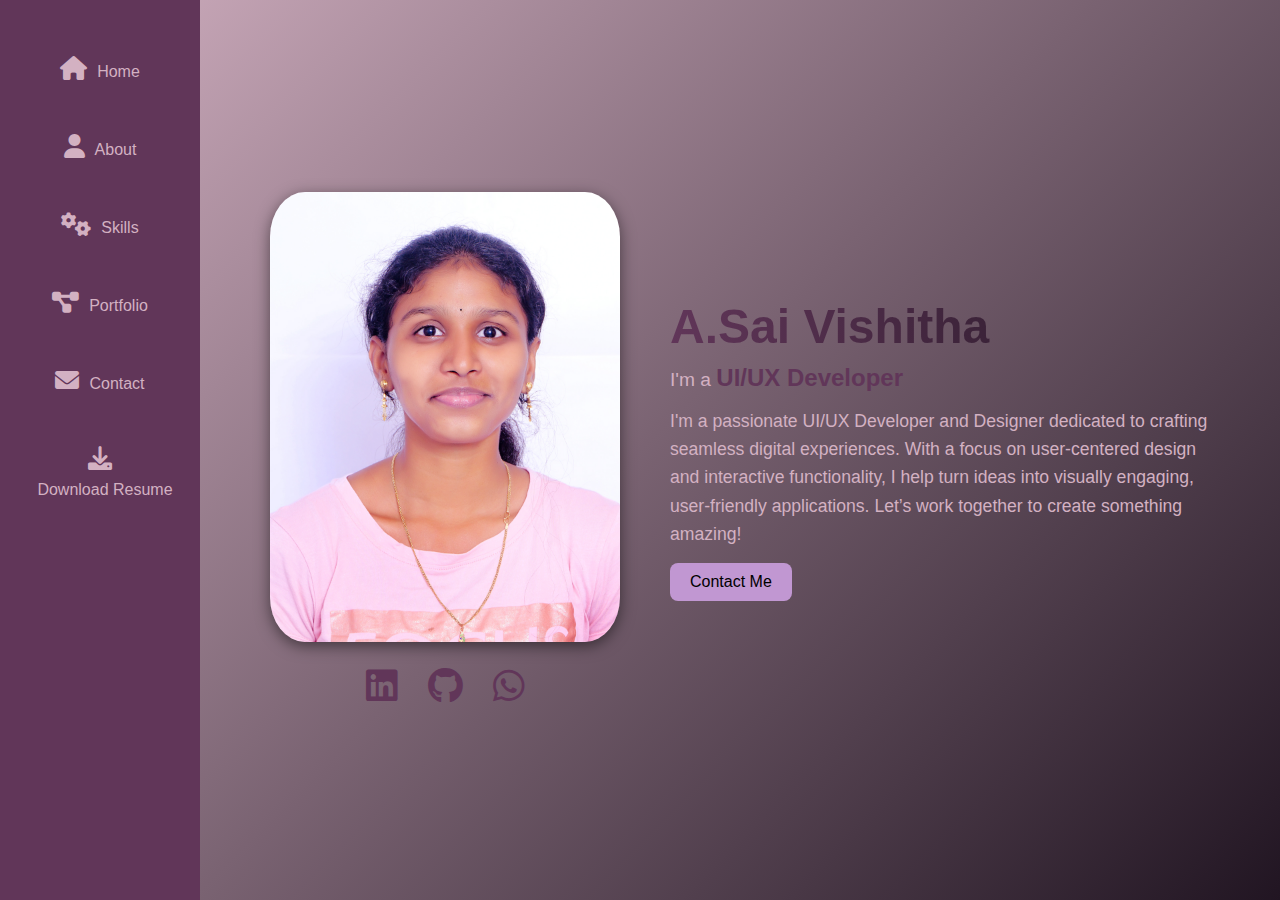
==== index.html @ b2bf9328 "first commit" ====
<!DOCTYPE html>
<html lang="en">
<head>
  <meta charset="UTF-8" />
  <meta name="viewport" content="width=device-width, initial-scale=1.0" />
  <title>Portfolio</title>
  <link rel="stylesheet" href="style.css" />
  <link rel="stylesheet" href="https://cdnjs.cloudflare.com/ajax/libs/font-awesome/6.0.0-beta3/css/all.min.css" />
  <style>
    /* Adding some extra styles for animation */
    .role-text {
      font-size: 24px;
      font-weight: bold;
      color: #613659;
      transition: opacity 0.3s ease-in-out;
    }
  </style>
</head>
<body>

  <!-- Sidebar Navigation -->
  <div class="sidebar">
    <ul>
      <li><a href="index.html" title="Home"><i class="fas fa-home"></i></a></li>
      <li><a href="about.html" title="About"><i class="fas fa-user"></i></a></li>
      <li><a href="skills.html" title="Skills"><i class="fas fa-cogs"></i></a></li>
      <li><a href="portfolio.html" title="Portfolio"><i class="fas fa-project-diagram"></i></a></li>
      <li><a href="contact.html" title="Contact"><i class="fas fa-envelope"></i></a></li>
      <li><a href="./images/Resume_A.Sai Vishitha.pdf" download target="_blank" class="download-btn" title="Download Resume"><i class="fas fa-download"></i></a></li>
    </ul>
  </div>

  <!-- Main Content -->
  <div class="main-content">
    <section id="home" class="home-section">
      <div class="profile-image">
        <img src="images/passport.jpg" alt="A. Sai Vishitha" />

        <!-- Social Icons -->
        <div class="social-icons">
            <a href="https://www.linkedin.com/in/arisetti-sai-vishitha-411b50223" target="_blank" title="LinkedIn"><i class="fab fa-linkedin"></i></a>
            <a href="https://github.com/saivishithaarisetti" target="_blank" title="GitHub"><i class="fab fa-github"></i></a>
            <a href="https://wa.me/7396458995" target="_blank" title="WhatsApp"><i class="fab fa-whatsapp"></i></a>
        </div>
      </div>
      <div class="home-content">
        <h1>A.Sai Vishitha</h1>
        <h6>I'm a <span class="role-text" id="role">UI/UX Developer</span></h6>
        <p>I'm a passionate UI/UX Developer and Designer dedicated to crafting seamless digital experiences. With a focus on user-centered design and interactive functionality, I help turn ideas into visually engaging, user-friendly applications. Let’s work together to create something amazing!</p>
        <a href="contact.html" class="contact-btn">Contact Me</a>
      </div>
    </section>
  </div>


  <script>
    // JavaScript to dynamically change text at intervals
    const roleElement = document.getElementById('role');
    const roles = ["UI/UX Developer", "UI/UX Designer"];
    let currentRoleIndex = 0;

    setInterval(() => {
      currentRoleIndex = (currentRoleIndex + 1) % roles.length;
      roleElement.textContent = roles[currentRoleIndex];
    }, 3000);  // Change every 3 seconds
  </script>

</body>
</html>
---- style.css ----
/* Global Styles */
* {
    margin: 0;
    padding: 0;
    box-sizing: border-box;
    font-family: 'Arial', sans-serif;
  }
  
  body {
    display: flex;
    background: linear-gradient(135deg, #D3B1C2, #211522);
    min-height: 100vh;
    justify-content: center;
    align-items: center;
  }
  
  /* Sidebar Styles */
  .sidebar {
    width: 60px;
    background-color: #613659;
    height: 100%;
    position: fixed;
    top: 0;
    left: 0;
    transition: width 0.3s ease-in-out;
    overflow-x: hidden;
    display: flex;
    flex-direction: column;
    align-items: center;
  }
  
  .sidebar ul {
    list-style-type: none;
    padding: 20px 0;
    text-align: center;
  }
  
  .sidebar ul li {
    margin: 20px 0;
  }
  
  .sidebar ul li a {
    color: #D3B1C2;
    font-size: 24px;
    display: block;
    padding: 15px;
    transition: transform 0.3s ease, padding 0.3s ease;
  }
  
  .sidebar ul li a:hover {
    transform: scale(1.2);
    background-color: #211522;
    border-radius: 8px;
  }
  
  .sidebar ul li a i {
    font-size: 24px;
  }
  
  /* Sidebar expands on hover */
  .sidebar:hover {
    width: 200px;
  }
  
  .sidebar:hover ul li a {
    padding: 15px 20px;
  }
  
  .sidebar:hover ul li a::after {
    content: attr(title);
    display: inline-block;
    margin-left: 10px;
    font-size: 16px;
    color: #D3B1C2;
  }
  
  /* Main Content Styles */
  .main-content {
    margin-left: 60px;
    padding: 0px 50px 0px 50px;
    width: calc(100% - 60px);  /* Ensure the content fits with the sidebar */
    transition: margin-left 0.3s ease-in-out;
  }
  
  .sidebar:hover + .main-content {
    margin-left: 200px;  /* Adjust the content margin when sidebar expands */
    width: calc(100% - 200px);  /* Make sure content resizes accordingly */
  }
  
  /* Home page */
  .home-section {
    display: flex;
    align-items: center;
    padding: 20px;
    gap: 50px;
    height: 100vh;
  }

  .profile-image img {
    width: 350px;
    border-radius: 10%;
    box-shadow: 0px 4px 15px rgba(0, 0, 0, 0.5);
  }

  /* Social icons styling */
  .social-icons {
    display: flex;
    gap: 30px;
    margin-top: 20px;
    justify-content: center;
  }

  .social-icons a {
    color: #613659;
    font-size: 36px;
    transition: transform 0.3s ease, color 0.3s ease;
  }

  .social-icons a:hover {
    justify-items: center;
    color:  #211522;
    transform: scale(1.2);
    transform: rotate(30deg);
  }

  .home-content h1 {
    font-size: 3.0em;
    background: linear-gradient(90deg, #613659, #211522, #C197D2);
    background-size: 200%;
    background-clip: text;
    color: transparent;
    animation: text-animation 5s infinite linear;
  }
  @keyframes text-animation {
    0% {
      background-position: 0%;
    }
    100% {
      background-position: 200%;
    }
  }

  .home-content h6 {
    font-size: 1.2em;
    margin: 10px 0;
    font-weight: 300;
    color: #D3B1C2;
  }

  .home-content p {
    font-size: 1.1em;
    margin: 15px 0;
    color: #D3B1C2;
    line-height: 1.6;
  }

  .contact-btn {
    display: inline-block;
    padding: 10px 20px;
    font-size: 1em;
    color: #000000;
    background-color: #C197D2;
    border: none;
    border-radius: 8px;
    cursor: pointer;
    text-decoration: none;
    transition: background 0.3s ease;
  }

  .contact-btn:hover {
    background-color: #613659;
    color: #D3B1C2;
  }

/* About Page */
.about-section {
  padding: 50px;
  display: grid;
  grid-template-columns: 1fr 1fr;
  gap: 30px;
}

.about-section h2 {
  font-size: 2.5em;
  color: #211522;
  margin-bottom: 20px;
  grid-column: span 2;
  text-align: center;
}

/* Style for profile introduction to take full width */
.profile-intro {
  background: rgba(255, 255, 255, 0.1);
  padding: 20px;
  border-radius: 10px;
  box-shadow: 0 4px 15px rgba(0, 0, 0, 0.3);
  grid-column: span 2;
}

/* Shared styles for sections */
.certifications, .education {
  background: rgba(255, 255, 255, 0.1);
  padding: 20px;
  border-radius: 10px;
  box-shadow: 0 4px 15px rgba(0, 0, 0, 0.3);
}

.profile-intro h3, .certifications h3, .education h3 {
  font-size: 1.8em;
  color: #613659;
  margin-bottom: 15px;
}

.profile-intro p {
  font-size: 1.1em;
  line-height: 1.6;
  color: #ffd6ea;
}

.certifications img {
  width: 100%;
  max-width: 350px;
  border-radius: 8px;
  box-shadow: 0px 4px 15px rgba(0, 0, 0, 0.5);
  margin-top: 10px;
  display: block;
  margin: 0 auto;
}

.certification-list, .education-list {
  list-style: none;
  padding: 0;
  margin: 0;
}

.certification-list li, .education-list li {
  padding: 15px;
  color: #D3B1C2;
  text-align: center;
  margin-top: 15px;
}

.certification-list li span, .education-list li span {
  display: block;
  color: #e4a7fc;
  font-weight: bold;
  font-size: 1.1em;
}


  /* Skills Page */
  .skills-section {
    padding: 50px;
    text-align: center;
  }

  .skills-section h2 {
    font-size: 2.5em;
    color: #211522;
    margin-bottom: 30px;
  }

  /* Skills Container */
  .skills-container {
    max-width: 1000px;
    margin: 0 auto;
    display: flex;
    flex-direction: column;
    gap: 30px;
  }

  /* Technical Skills Styling */
  .technical-skills {
    padding: 20px;
    border-radius: 10px;
  }

  .technical-skills h3 {
    text-align: left;
    font-size: 1.8em;
    color: #613659;
    margin-bottom: 20px;
  }

  /* Skills Grid */
  .skills-grid {
    display: flex;
    justify-content: space-around;
    flex-wrap: wrap;
    gap: 20px;
  }

  /* Individual Skill Box */
  .skill-box {
    background: rgba(0, 0, 0, 0.2);
    padding: 20px;
    border-radius: 10px;
    box-shadow: 0 4px 10px rgba(0, 0, 0, 0.2);
    text-align: center;
    width: 150px;
    position: relative;
    overflow: hidden;
    transition: transform 0.3s ease;
  }

  .skill-box:hover {
    transform: scale(1.05);
  }

  .skill-box img {
    width: 100px;
    height: 100px;
    transition: transform 0.3s ease, box-shadow 0.3s ease;
  }

  .skill-box:hover img {
    transform: scale(1.1);
  }

  .skill-name {
    position: absolute;
    top: 0;
    left: 0;
    width: 100%;
    height: 100%;
    display: flex;
    align-items: center;
    justify-content: center;
    color: #D3B1C2;
    font-size: 1.2em;
    background: rgba(0, 0, 0, 0.7);
    opacity: 0;
    transition: opacity 0.3s ease;
  }

  .skill-box:hover .skill-name {
    opacity: 1;
  }

  /* Skill Progress Bar */
  .skill-progress {
    width: 100%;
    height: 10px;
    background: rgba(255, 255, 255, 0.3);
    border-radius: 5px;
    position: relative;
    margin-top: 10px;
  }

  .skill-fill {
    height: 100%;
    background-color: #613659;
    border-radius: 5px;
  }

  .soft-skills {
    padding: 20px;
    border-radius: 10px;
  }

  .soft-skills h3 {
    text-align: left;
    font-size: 1.8em;
    color: #613659;
    margin-bottom: 20px;
  }

  .soft-skills ul {
    list-style: none;
    padding: 0;
    margin: 0;
    display: flex;
    flex-wrap: wrap;
    justify-content: center;
    gap: 15px;
  }

  .soft-skills li {
    font-size: 1.1em;
    padding: 10px 15px;
    background: rgba(255, 255, 255, 0.1);
    border-radius: 8px;
    color: #211522;
    box-shadow: 0 2px 10px rgba(0, 0, 0, 0.2);
  }

  /* Portfolio Page Styling */
  .portfolio-section {
    padding: 50px;
    text-align: center;
    height: 100vh;
  }

  .portfolio-section h2 {
    font-size: 2.5em;
    color: #211522;
    margin-bottom: 30px;
  }

  /* Filter Buttons */
  .filter-buttons {
    display: flex;
    justify-content: center;
    gap: 15px;
    margin-bottom: 30px;
  }

  .filter-buttons button {
    padding: 10px 20px;
    font-size: 1em;
    border: none;
    cursor: pointer;
    border-radius: 8px;
    background: #C197D2;
    color: #211522;
    transition: background 0.3s ease;
  }

  .filter-buttons button:hover {
    background: #613659;
    color: #D3B1C2;
  }

  /* Projects Grid */
  .projects-grid {
    display: flex;
    flex-wrap: wrap;
    justify-content: center;
    gap: 20px;
  }

  /* Individual Project Item */
  .project-item {
    background: rgba(255, 255, 255, 0.1);
    padding: 20px;
    border-radius: 10px;
    box-shadow: 0 4px 15px rgba(0, 0, 0, 0.3);
    width: 250px;
    text-align: center;
    transition: transform 0.3s ease, box-shadow 0.3s ease, background-color 0.3s ease;
    position: relative;
    overflow: hidden;
  }

  /* Hover Effects for Project Item */
  .project-item:hover {
    transform: scale(1.05);
    box-shadow: 0 10px 30px rgba(0, 0, 0, 0.5);
    background-color: #2222227e; /* Change background on hover */
  }

  .project-item img {
    width: 100%;
    height: 150px;
    object-fit: cover;
    transition: transform 0.3s ease;
  }

  .project-item:hover img {
    transform: scale(1.1);
  }

  .project-item h3 {
    font-size: 1.2em;
    margin: 15px 0;
    color: #613659;
  }

  .project-item p {
    font-size: 0.9em;
    color: #ffcee7;
  }

  /* Hide items initially */
  .project-item.hidden {
    display: none;
  }

  /* Tools used and buttons appear on hover */
  .project-item .project-buttons {
    position: absolute;
    bottom: 20px;
    left: 50%;
    transform: translateX(-50%);
    display: none;
    gap: 10px;
    opacity: 0;
    transition: opacity 0.3s ease;
  }

  .project-item .tools-used {
    position: absolute;
    top: 50%;
    left: 50%;
    transform: translate(-50%, -50%);
    display: none;
    color: #D3B1C2;
    font-size: 1em;
    background: rgba(0, 0, 0, 0.7);
    padding: 5px 10px;
    border-radius: 5px;
    transition: opacity 0.3s ease, transform 0.3s ease;
  }

  .project-item:hover .project-buttons,
  .project-item:hover .tools-used {
    display: flex;
    opacity: 1;
  }

  .project-item:hover .tools-used {
    transform: translate(-50%, -50%);
  }  

  /* Project Buttons for Source Code and Preview */
  .project-buttons button {
    padding: 10px;
    background-color: #C197D2;
    border: none;
    color: #211522;
    border-radius: 5px;
    cursor: pointer;
    font-size: 0.9em;
    transition: background-color 0.3s ease, transform 0.3s ease;
  }

  .project-buttons button:hover {
    background-color: #613659;
    color: #D3B1C2;
    transform: scale(1.1);
  }

  .project-buttons button:focus {
    outline: none;
  }

/* Contact Page */
  .contact-section {
    display: flex;
    align-items: center;
    justify-content: center;
    height: 100vh;
  }
  
  .container {
    max-width: 600px;
    width: 100%;
    padding: 20px;
    box-sizing: border-box;
  }
  
  /* Contact Card Styling */
  .contact-card {
    background: rgba(255, 255, 255, 0.1);
    padding: 40px;
    border-radius: 12px;
    box-shadow: 0 5px 15px rgba(0, 0, 0, 0.2);
    backdrop-filter: blur(10px);
    text-align: center;
    animation: fadeIn 1s ease;
  }
  
  .contact-card h1 {
    font-size: 2.5em;
    color: #211522;
    margin-bottom: 10px;
  }
  
  
  /* Form Styling */
  form {
    display: flex;
    flex-direction: column;
    gap: 20px;
  }
  
  form input,
  form textarea {
    background: rgba(255, 255, 255, 0.417);
    border: 2px solid transparent;
    padding: 12px;
    border-radius: 8px;
    color: #211522;
    font-size: 1rem;
    transition: border 0.3s ease, box-shadow 0.3s ease;
    width: 100%;
  }
  
  form input:focus,
  form textarea:focus {
    border: 2px solid #C197D2;
    outline: none;
  }
  
  /* Submit Button Styling */
  form button {
    background: #C197D2;
    color: #211522;
    padding: 12px;
    font-size: 1.2rem;
    border-radius: 8px;
    cursor: pointer;
    border: none;
    transition: background 0.3s ease, transform 0.3s ease;
  }
  
  form button:hover {
    background: #613659;
    color: #D3B1C2;
    transform: scale(1.05);
  }
  
  /* Fade-in Animation */
  @keyframes fadeIn {
    from {
      opacity: 0;
    }
    to {
      opacity: 1;
    }
  }
  
  /* Result Message Styling */
  .result {
    margin-top: 20px;
    font-size: 1rem;
    color: #613659;
    text-align: center;
    opacity: 0;
    animation: fadeIn 1s ease forwards;
    animation-delay: 1.4s;
  }
/* Mobile-Specific Sidebar Behavior */
@media (max-width: 768px) {
  .sidebar {
    width: 60px; /* Sidebar remains compact */
    height: 100vh;
    flex-direction: column;
    justify-content: flex-start;
  }

  .sidebar ul li a {
    width: 40px; /* Icon sizes remain compact */
    height: 40px;
  }

  .sidebar:hover {
    width: 60px; /* Prevent expansion on hover */
  }

  .main-content {
    margin-left: 60px; /* Adjust content area for sidebar width */
    padding: 10px;
  }
}
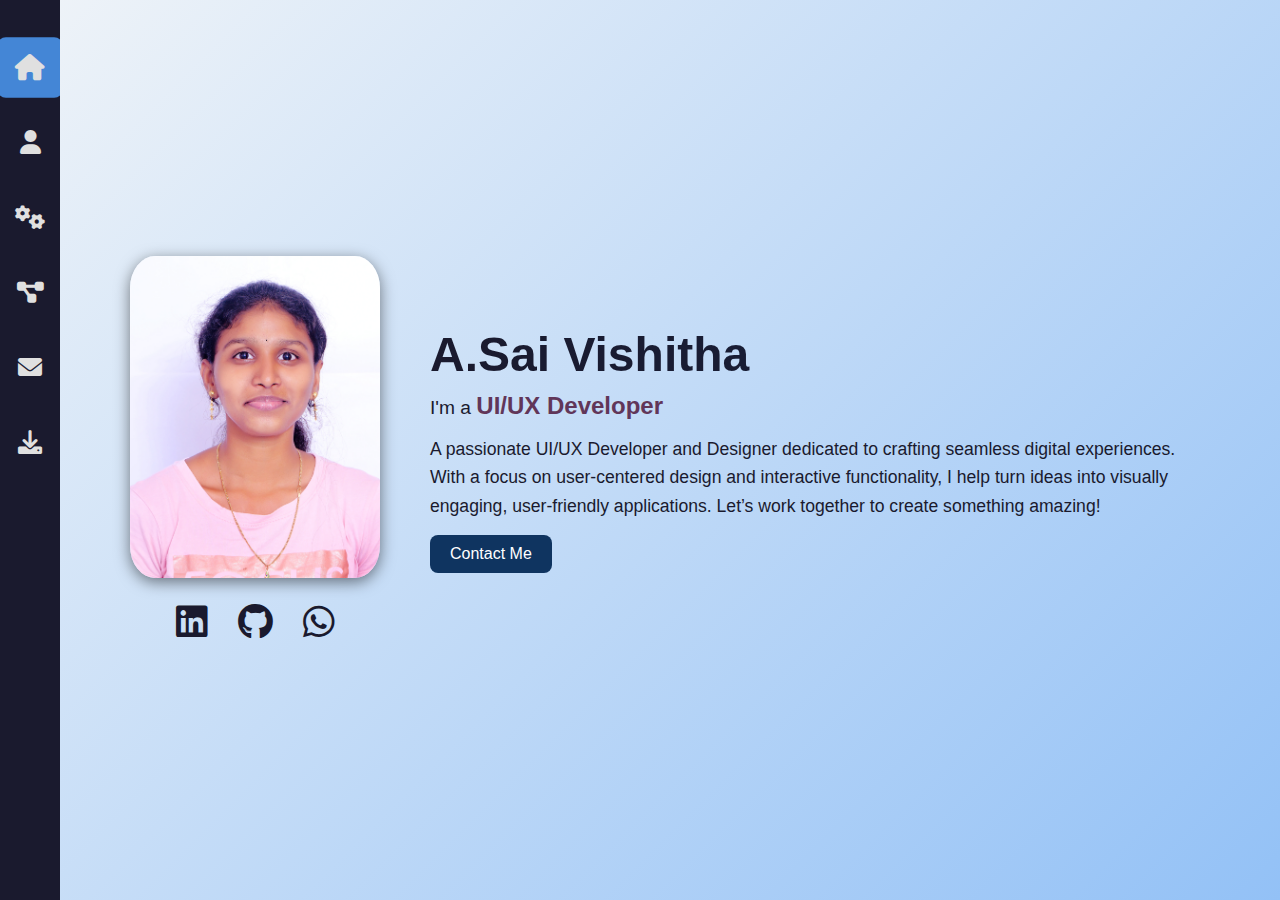
==== commit c81dca92: "updated website" ====
--- a/index.html
+++ b/index.html
@@ -26,9 +26,23 @@
       <li><a href="skills.html" title="Skills"><i class="fas fa-cogs"></i></a></li>
       <li><a href="portfolio.html" title="Portfolio"><i class="fas fa-project-diagram"></i></a></li>
       <li><a href="contact.html" title="Contact"><i class="fas fa-envelope"></i></a></li>
-      <li><a href="./images/Resume_A.Sai Vishitha.pdf" download target="_blank" class="download-btn" title="Download Resume"><i class="fas fa-download"></i></a></li>
+      <li><a href="./images/Resume_Sai Vishitha.pdf" download target="_blank" class="download-btn" title="Download Resume"><i class="fas fa-download"></i></a></li>
     </ul>
   </div>
+  <script>
+    // Get the current page URL
+    const currentPageUrl = window.location.href;
+
+    // Get all the sidebar links
+    const sidebarLinks = document.querySelectorAll('.sidebar ul li a');
+
+    // Loop through each link and check if it matches the current page URL
+    sidebarLinks.forEach(link => {
+        if (link.href === currentPageUrl) {
+            link.parentElement.classList.add('active'); // Add 'active' class to the parent <li>
+        }
+    });
+</script>
 
   <!-- Main Content -->
   <div class="main-content">
@@ -46,7 +60,7 @@
       <div class="home-content">
         <h1>A.Sai Vishitha</h1>
         <h6>I'm a <span class="role-text" id="role">UI/UX Developer</span></h6>
-        <p>I'm a passionate UI/UX Developer and Designer dedicated to crafting seamless digital experiences. With a focus on user-centered design and interactive functionality, I help turn ideas into visually engaging, user-friendly applications. Let’s work together to create something amazing!</p>
+        <p>A passionate UI/UX Developer and Designer dedicated to crafting seamless digital experiences. With a focus on user-centered design and interactive functionality, I help turn ideas into visually engaging, user-friendly applications. Let’s work together to create something amazing!</p>
         <a href="contact.html" class="contact-btn">Contact Me</a>
       </div>
     </section>
@@ -65,5 +79,7 @@
     }, 3000);  // Change every 3 seconds
   </script>
 
+<script src="main.js"></script>
+
 </body>
 </html>
--- a/style.css
+++ b/style.css
@@ -3,21 +3,22 @@
     margin: 0;
     padding: 0;
     box-sizing: border-box;
-    font-family: 'Arial', sans-serif;
-  }
-  
-  body {
-    display: flex;
-    background: linear-gradient(135deg, #D3B1C2, #211522);
+    font-family: 'Poppins', sans-serif; /* Updated font */
+}
+
+body {
+    display: flex;
+    background: linear-gradient(135deg, #f0f4f8, #93c1f6); /* Softer gradient */
     min-height: 100vh;
     justify-content: center;
     align-items: center;
-  }
-  
-  /* Sidebar Styles */
-  .sidebar {
+    color: #333; /* Darker text for better readability */
+}
+
+/* Sidebar Styles */
+.sidebar {
     width: 60px;
-    background-color: #613659;
+    background-color: #1a1a2e; /* Darker sidebar */
     height: 100%;
     position: fixed;
     top: 0;
@@ -27,297 +28,330 @@
     display: flex;
     flex-direction: column;
     align-items: center;
-  }
-  
-  .sidebar ul {
+}
+
+.sidebar ul {
     list-style-type: none;
     padding: 20px 0;
     text-align: center;
-  }
-  
-  .sidebar ul li {
+}
+
+.sidebar ul li {
     margin: 20px 0;
-  }
-  
-  .sidebar ul li a {
-    color: #D3B1C2;
-    font-size: 24px;
+}
+
+.sidebar ul li a {
+    color: #e0e0e0; /* Light text for contrast */
+    font-size: 16px;
     display: block;
     padding: 15px;
-    transition: transform 0.3s ease, padding 0.3s ease;
-  }
-  
-  .sidebar ul li a:hover {
+    transition: transform 0.3s ease, padding 0.3s ease, background-color 0.3s ease;
+}
+
+.sidebar ul li a:hover {
     transform: scale(1.2);
-    background-color: #211522;
-    border-radius: 8px;
-  }
-  
-  .sidebar ul li a i {
+    background-color: #16213e; /* Darker hover background */
+    border-radius: 8px;
+}
+
+/* Highlight the active page */
+.sidebar ul li.active a {
+    background-color: #4486d6; /* Highlight color */
+    border-radius: 8px;
+    transform: scale(1.1);
+}
+
+.sidebar ul li a i {
     font-size: 24px;
-  }
-  
-  /* Sidebar expands on hover */
-  .sidebar:hover {
-    width: 200px;
-  }
-  
-  .sidebar:hover ul li a {
-    padding: 15px 20px;
-  }
-  
-  .sidebar:hover ul li a::after {
-    content: attr(title);
-    display: inline-block;
-    margin-left: 10px;
-    font-size: 16px;
-    color: #D3B1C2;
-  }
-  
-  /* Main Content Styles */
-  .main-content {
+}
+
+/* Main Content Styles */
+.main-content {
     margin-left: 60px;
     padding: 0px 50px 0px 50px;
-    width: calc(100% - 60px);  /* Ensure the content fits with the sidebar */
+    width: calc(100% - 60px);
     transition: margin-left 0.3s ease-in-out;
-  }
-  
-  .sidebar:hover + .main-content {
-    margin-left: 200px;  /* Adjust the content margin when sidebar expands */
-    width: calc(100% - 200px);  /* Make sure content resizes accordingly */
-  }
-  
-  /* Home page */
-  .home-section {
+}
+
+/* Home page */
+.home-section {
     display: flex;
     align-items: center;
     padding: 20px;
     gap: 50px;
     height: 100vh;
-  }
-
-  .profile-image img {
-    width: 350px;
+}
+
+.profile-image img {
+    width: 250px;
     border-radius: 10%;
     box-shadow: 0px 4px 15px rgba(0, 0, 0, 0.5);
-  }
-
-  /* Social icons styling */
-  .social-icons {
+    animation: float 3s ease-in-out infinite; /* Floating animation */
+}
+
+@keyframes float {
+    0%, 100% {
+        transform: translateY(0);
+    }
+    50% {
+        transform: translateY(-10px);
+    }
+}
+
+/* Social icons styling */
+.social-icons {
     display: flex;
     gap: 30px;
     margin-top: 20px;
     justify-content: center;
-  }
-
-  .social-icons a {
-    color: #613659;
+}
+
+.social-icons a {
+    color: #1a1a2e; /* Darker color for icons */
     font-size: 36px;
     transition: transform 0.3s ease, color 0.3s ease;
-  }
-
-  .social-icons a:hover {
-    justify-items: center;
-    color:  #211522;
-    transform: scale(1.2);
-    transform: rotate(30deg);
-  }
-
-  .home-content h1 {
+}
+
+.social-icons a:hover {
+    color: #4486d6; 
+    transform: scale(1.2) rotate(15deg);
+}
+
+.home-content h1 {
     font-size: 3.0em;
-    background: linear-gradient(90deg, #613659, #211522, #C197D2);
+    background: linear-gradient(90deg, #1a1a2e, #16213e, #0f3460); /* Updated gradient */
     background-size: 200%;
     background-clip: text;
     color: transparent;
     animation: text-animation 5s infinite linear;
-  }
-  @keyframes text-animation {
+}
+
+@keyframes text-animation {
     0% {
-      background-position: 0%;
+        background-position: 0%;
     }
     100% {
-      background-position: 200%;
-    }
-  }
-
-  .home-content h6 {
+        background-position: 200%;
+    }
+}
+
+.home-content h6 {
     font-size: 1.2em;
     margin: 10px 0;
     font-weight: 300;
-    color: #D3B1C2;
-  }
-
-  .home-content p {
+    color: #1a1a2e;
+}
+
+.home-content p {
     font-size: 1.1em;
     margin: 15px 0;
-    color: #D3B1C2;
+    color: #1a1a2e;
     line-height: 1.6;
-  }
-
-  .contact-btn {
+}
+
+.contact-btn {
     display: inline-block;
     padding: 10px 20px;
     font-size: 1em;
-    color: #000000;
-    background-color: #C197D2;
+    color: #ffffff;
+    background-color: #0f3460; /* Updated button color */
     border: none;
     border-radius: 8px;
     cursor: pointer;
     text-decoration: none;
-    transition: background 0.3s ease;
-  }
-
-  .contact-btn:hover {
-    background-color: #613659;
-    color: #D3B1C2;
-  }
+    transition: background 0.3s ease, transform 0.3s ease;
+}
+
+.contact-btn:hover {
+    background-color: #16213e; /* Darker hover color */
+    transform: scale(1.05); /* Slight scale on hover */
+}
 
 /* About Page */
 .about-section {
-  padding: 50px;
-  display: grid;
-  grid-template-columns: 1fr 1fr;
-  gap: 30px;
+    padding: 50px;
+    text-align: center;
+    gap: 30px;
 }
 
 .about-section h2 {
-  font-size: 2.5em;
-  color: #211522;
-  margin-bottom: 20px;
-  grid-column: span 2;
-  text-align: center;
-}
-
-/* Style for profile introduction to take full width */
-.profile-intro {
-  background: rgba(255, 255, 255, 0.1);
-  padding: 20px;
-  border-radius: 10px;
-  box-shadow: 0 4px 15px rgba(0, 0, 0, 0.3);
-  grid-column: span 2;
-}
-
-/* Shared styles for sections */
-.certifications, .education {
-  background: rgba(255, 255, 255, 0.1);
-  padding: 20px;
-  border-radius: 10px;
-  box-shadow: 0 4px 15px rgba(0, 0, 0, 0.3);
+    font-size: 2.5em;
+    color: #1a1a2e;
+    margin-bottom: 20px;
+    animation: fadeIn 1s ease-in-out; /* Fade-in animation */
+}
+
+@keyframes fadeIn {
+    from {
+        opacity: 0;
+    }
+    to {
+        opacity: 1;
+    }
+}
+
+.about-container {
+    display: flex;
+    flex-direction: column;
+    gap: 30px;
+}
+
+.profile-intro, .certifications, .education {
+    background: rgba(255, 255, 255, 0.9); /* Semi-transparent white */
+    padding: 20px;
+    border-radius: 10px;
+    box-shadow: 0 4px 15px rgba(8, 34, 50, 0.1);
+    transition: transform 0.3s ease, box-shadow 0.3s ease;
+}
+
+.profile-intro:hover, .certifications:hover, .education:hover {
+    transform: translateY(-5px); /* Lift on hover */
+    box-shadow: 0 10px 20px rgba(0, 0, 0, 0.2);
 }
 
 .profile-intro h3, .certifications h3, .education h3 {
-  font-size: 1.8em;
-  color: #613659;
-  margin-bottom: 15px;
+    font-size: 1.8em;
+    color: #1a1a2e;
+    margin-bottom: 15px;
 }
 
 .profile-intro p {
-  font-size: 1.1em;
-  line-height: 1.6;
-  color: #ffd6ea;
+    font-size: 1.1em;
+    line-height: 1.6;
+    color: #1a1a2e;
 }
 
 .certifications img {
-  width: 100%;
-  max-width: 350px;
-  border-radius: 8px;
-  box-shadow: 0px 4px 15px rgba(0, 0, 0, 0.5);
-  margin-top: 10px;
-  display: block;
-  margin: 0 auto;
+    width: 100%;
+    max-width: 350px;
+    border-radius: 8px;
+    box-shadow: 0px 4px 15px rgba(0, 0, 0, 0.5);
+    margin-top: 10px;
+    display: block;
+    margin: 0 auto;
 }
 
 .certification-list, .education-list {
-  list-style: none;
-  padding: 0;
-  margin: 0;
+    list-style: none;
+    padding: 0;
+    margin: 0;
 }
 
 .certification-list li, .education-list li {
-  padding: 15px;
-  color: #D3B1C2;
-  text-align: center;
-  margin-top: 15px;
+    padding: 15px;
+    color: #1a1a2e;
+    text-align: center;
+    margin-top: 15px;
 }
 
 .certification-list li span, .education-list li span {
-  display: block;
-  color: #e4a7fc;
-  font-weight: bold;
-  font-size: 1.1em;
-}
-
-
-  /* Skills Page */
-  .skills-section {
+    display: block;
+    color: #0f3460;
+    font-weight: bold;
+    font-size: 1.1em;
+}
+
+/* Skills Page */
+.skills-section {
     padding: 50px;
     text-align: center;
-  }
-
-  .skills-section h2 {
+}
+
+.skills-section h2 {
     font-size: 2.5em;
-    color: #211522;
+    color: #1a1a2e;
     margin-bottom: 30px;
-  }
-
-  /* Skills Container */
-  .skills-container {
+    animation: fadeIn 1s ease-in-out;
+}
+
+.skills-container {
     max-width: 1000px;
     margin: 0 auto;
     display: flex;
     flex-direction: column;
     gap: 30px;
-  }
-
-  /* Technical Skills Styling */
-  .technical-skills {
+}
+
+.technical-skills, .soft-skills {
+    background: rgba(255, 255, 255, 0.9);
     padding: 20px;
     border-radius: 10px;
-  }
-
-  .technical-skills h3 {
+    box-shadow: 0 4px 15px rgba(0, 0, 0, 0.1);
+    transition: transform 0.3s ease, box-shadow 0.3s ease;
+}
+
+.technical-skills:hover, .soft-skills:hover {
+    transform: translateY(-5px);
+    box-shadow: 0 10px 20px rgba(0, 0, 0, 0.2);
+}
+
+.technical-skills h3, .soft-skills h3 {
     text-align: left;
     font-size: 1.8em;
-    color: #613659;
+    color: #1a1a2e;
     margin-bottom: 20px;
-  }
-
-  /* Skills Grid */
-  .skills-grid {
+}
+
+.skills-grid {
     display: flex;
     justify-content: space-around;
     flex-wrap: wrap;
     gap: 20px;
-  }
-
-  /* Individual Skill Box */
-  .skill-box {
-    background: rgba(0, 0, 0, 0.2);
+}
+
+.soft-skills {
     padding: 20px;
     border-radius: 10px;
-    box-shadow: 0 4px 10px rgba(0, 0, 0, 0.2);
+}
+
+
+.soft-skills ul {
+    list-style: none;
+    padding: 0;
+    margin: 0;
+    display: flex;
+    flex-wrap: wrap;
+    justify-content: center;
+    gap: 15px;
+}
+
+.soft-skills li {
+    font-size: 1.1em;
+    padding: 10px 15px;
+    background: rgba(4, 55, 96, 0.27);
+    border-radius: 8px;
+    color: #2c3e50;
+    box-shadow: 0 2px 10px rgba(0, 0, 0, 0.2);
+}
+
+.skill-box {
+    background:  rgba(4, 55, 96, 0.422);
+    padding: 20px;
+    border-radius: 10px;
+    box-shadow: 0 4px 10px rgba(0, 0, 0, 0.1);
     text-align: center;
     width: 150px;
     position: relative;
     overflow: hidden;
-    transition: transform 0.3s ease;
-  }
-
-  .skill-box:hover {
+    transition: transform 0.3s ease, box-shadow 0.3s ease;
+}
+
+.skill-box:hover {
     transform: scale(1.05);
-  }
-
-  .skill-box img {
+    box-shadow: 0 10px 20px rgba(0, 0, 0, 0.2);
+}
+
+.skill-box img {
     width: 100px;
     height: 100px;
     transition: transform 0.3s ease, box-shadow 0.3s ease;
-  }
-
-  .skill-box:hover img {
+}
+
+.skill-box:hover img {
     transform: scale(1.1);
-  }
-
-  .skill-name {
+}
+
+.skill-name {
     position: absolute;
     top: 0;
     left: 0;
@@ -326,158 +360,143 @@
     display: flex;
     align-items: center;
     justify-content: center;
-    color: #D3B1C2;
+    color: #ffffff;
     font-size: 1.2em;
     background: rgba(0, 0, 0, 0.7);
     opacity: 0;
     transition: opacity 0.3s ease;
-  }
-
-  .skill-box:hover .skill-name {
+}
+
+.skill-box:hover .skill-name {
     opacity: 1;
-  }
-
-  /* Skill Progress Bar */
-  .skill-progress {
+}
+
+.skill-progress {
     width: 100%;
     height: 10px;
     background: rgba(255, 255, 255, 0.3);
     border-radius: 5px;
     position: relative;
     margin-top: 10px;
-  }
-
-  .skill-fill {
+}
+
+.skill-fill {
     height: 100%;
-    background-color: #613659;
+    background-color: #0f3460;
     border-radius: 5px;
-  }
-
-  .soft-skills {
-    padding: 20px;
-    border-radius: 10px;
-  }
-
-  .soft-skills h3 {
-    text-align: left;
-    font-size: 1.8em;
-    color: #613659;
-    margin-bottom: 20px;
-  }
-
-  .soft-skills ul {
-    list-style: none;
-    padding: 0;
-    margin: 0;
-    display: flex;
-    flex-wrap: wrap;
-    justify-content: center;
-    gap: 15px;
-  }
-
-  .soft-skills li {
-    font-size: 1.1em;
-    padding: 10px 15px;
-    background: rgba(255, 255, 255, 0.1);
-    border-radius: 8px;
-    color: #211522;
-    box-shadow: 0 2px 10px rgba(0, 0, 0, 0.2);
-  }
-
-  /* Portfolio Page Styling */
-  .portfolio-section {
+}
+
+/* Portfolio Page Styling */
+.portfolio-section {
     padding: 50px;
     text-align: center;
-    height: 100vh;
-  }
-
-  .portfolio-section h2 {
+}
+
+.portfolio-section h2 {
     font-size: 2.5em;
-    color: #211522;
+    color: #1a1a2e;
     margin-bottom: 30px;
-  }
-
-  /* Filter Buttons */
-  .filter-buttons {
+    animation: fadeIn 1s ease-in-out;
+}
+
+.filter-buttons {
     display: flex;
     justify-content: center;
     gap: 15px;
     margin-bottom: 30px;
-  }
-
-  .filter-buttons button {
+}
+
+.filter-buttons button {
     padding: 10px 20px;
     font-size: 1em;
     border: none;
     cursor: pointer;
     border-radius: 8px;
-    background: #C197D2;
-    color: #211522;
-    transition: background 0.3s ease;
-  }
-
-  .filter-buttons button:hover {
-    background: #613659;
-    color: #D3B1C2;
-  }
-
-  /* Projects Grid */
-  .projects-grid {
+    background: #0f3460;
+    color: #ffffff;
+    transition: background 0.3s ease, transform 0.3s ease;
+}
+
+.filter-buttons button:hover {
+    background: #16213e;
+    transform: scale(1.05);
+}
+
+.projects-grid {
     display: flex;
     flex-wrap: wrap;
     justify-content: center;
     gap: 20px;
-  }
-
-  /* Individual Project Item */
-  .project-item {
-    background: rgba(255, 255, 255, 0.1);
+}
+
+.project-item {
+    background: rgba(4, 55, 96, 0.354);
     padding: 20px;
     border-radius: 10px;
-    box-shadow: 0 4px 15px rgba(0, 0, 0, 0.3);
+    box-shadow: 0 4px 15px rgba(0, 0, 0, 0.1);
     width: 250px;
     text-align: center;
     transition: transform 0.3s ease, box-shadow 0.3s ease, background-color 0.3s ease;
     position: relative;
     overflow: hidden;
-  }
-
-  /* Hover Effects for Project Item */
-  .project-item:hover {
+}
+
+.project-item:hover {
     transform: scale(1.05);
-    box-shadow: 0 10px 30px rgba(0, 0, 0, 0.5);
-    background-color: #2222227e; /* Change background on hover */
-  }
-
-  .project-item img {
+    box-shadow: 0 10px 30px rgba(0, 0, 0, 0.2);
+    background-color: #f0f4f8;
+}
+
+.project-item img {
     width: 100%;
     height: 150px;
     object-fit: cover;
+    border-radius: 8px;
     transition: transform 0.3s ease;
-  }
-
-  .project-item:hover img {
+}
+
+.project-item:hover img {
     transform: scale(1.1);
-  }
-
-  .project-item h3 {
+}
+
+.project-item h3 {
     font-size: 1.2em;
     margin: 15px 0;
-    color: #613659;
-  }
-
-  .project-item p {
+    color: #1a1a2e;
+}
+
+.project-item p {
     font-size: 0.9em;
-    color: #ffcee7;
-  }
-
-  /* Hide items initially */
-  .project-item.hidden {
+    color: #1a1a2e;
+}
+
+.project-item.hidden {
     display: none;
-  }
-
-  /* Tools used and buttons appear on hover */
-  .project-item .project-buttons {
+}
+
+/* Tools Section - Hidden by Default */
+.project-item .tools-used {
+    position: absolute;
+    top: 50%;
+    left: 50%;
+    transform: translate(-50%, -50%);
+    display: none;
+    color: #ecf0f1;
+    font-size: 1em;
+    background: rgba(0, 0, 0, 0.7);
+    padding: 5px 10px;
+    border-radius: 5px;
+    transition: opacity 0.3s ease, transform 0.3s ease;
+}
+
+/* Show Tools on Hover */
+.project-item:hover .tools-used {
+    display: block;
+    opacity: 1;
+}
+
+/* Project Buttons - Hidden by Default */
+.project-item .project-buttons {
     position: absolute;
     bottom: 20px;
     left: 50%;
@@ -486,170 +505,184 @@
     gap: 10px;
     opacity: 0;
     transition: opacity 0.3s ease;
-  }
-
-  .project-item .tools-used {
-    position: absolute;
-    top: 50%;
-    left: 50%;
-    transform: translate(-50%, -50%);
-    display: none;
-    color: #D3B1C2;
-    font-size: 1em;
-    background: rgba(0, 0, 0, 0.7);
-    padding: 5px 10px;
-    border-radius: 5px;
-    transition: opacity 0.3s ease, transform 0.3s ease;
-  }
-
-  .project-item:hover .project-buttons,
-  .project-item:hover .tools-used {
+}
+
+/* Show Buttons on Hover */
+.project-item:hover .project-buttons {
     display: flex;
     opacity: 1;
-  }
-
-  .project-item:hover .tools-used {
-    transform: translate(-50%, -50%);
-  }  
-
-  /* Project Buttons for Source Code and Preview */
-  .project-buttons button {
+}
+
+.project-buttons button {
     padding: 10px;
-    background-color: #C197D2;
+    background-color: #0f3460;
     border: none;
-    color: #211522;
+    color: #ffffff;
     border-radius: 5px;
     cursor: pointer;
     font-size: 0.9em;
     transition: background-color 0.3s ease, transform 0.3s ease;
-  }
-
-  .project-buttons button:hover {
-    background-color: #613659;
-    color: #D3B1C2;
+}
+
+.project-buttons button:hover {
+    background-color: #16213e;
     transform: scale(1.1);
-  }
-
-  .project-buttons button:focus {
-    outline: none;
-  }
+}
 
 /* Contact Page */
-  .contact-section {
+.contact-section {
     display: flex;
     align-items: center;
     justify-content: center;
     height: 100vh;
-  }
-  
-  .container {
+}
+
+.container {
     max-width: 600px;
     width: 100%;
     padding: 20px;
     box-sizing: border-box;
-  }
-  
-  /* Contact Card Styling */
-  .contact-card {
-    background: rgba(255, 255, 255, 0.1);
+}
+
+.contact-card {
+    background: rgba(255, 255, 255, 0.9);
     padding: 40px;
     border-radius: 12px;
-    box-shadow: 0 5px 15px rgba(0, 0, 0, 0.2);
+    box-shadow: 0 5px 15px rgba(0, 0, 0, 0.1);
     backdrop-filter: blur(10px);
     text-align: center;
     animation: fadeIn 1s ease;
-  }
-  
-  .contact-card h1 {
+}
+
+.contact-card h1 {
     font-size: 2.5em;
-    color: #211522;
+    color: #1a1a2e;
     margin-bottom: 10px;
-  }
-  
-  
-  /* Form Styling */
-  form {
+}
+
+form {
     display: flex;
     flex-direction: column;
     gap: 20px;
-  }
-  
-  form input,
-  form textarea {
-    background: rgba(255, 255, 255, 0.417);
+}
+
+form input,
+form textarea {
+    background: rgba(255, 255, 255, 0.8);
     border: 2px solid transparent;
     padding: 12px;
     border-radius: 8px;
-    color: #211522;
+    color: #1a1a2e;
     font-size: 1rem;
     transition: border 0.3s ease, box-shadow 0.3s ease;
     width: 100%;
-  }
-  
-  form input:focus,
-  form textarea:focus {
-    border: 2px solid #C197D2;
+}
+
+form input:focus,
+form textarea:focus {
+    border: 2px solid #0f3460;
     outline: none;
-  }
-  
-  /* Submit Button Styling */
-  form button {
-    background: #C197D2;
-    color: #211522;
+}
+
+form button {
+    background: #0f3460;
+    color: #ffffff;
     padding: 12px;
     font-size: 1.2rem;
     border-radius: 8px;
     cursor: pointer;
     border: none;
     transition: background 0.3s ease, transform 0.3s ease;
-  }
-  
-  form button:hover {
-    background: #613659;
-    color: #D3B1C2;
+}
+
+form button:hover {
+    background: #16213e;
     transform: scale(1.05);
-  }
-  
-  /* Fade-in Animation */
-  @keyframes fadeIn {
-    from {
-      opacity: 0;
-    }
-    to {
-      opacity: 1;
-    }
-  }
-  
-  /* Result Message Styling */
-  .result {
+}
+
+.result {
     margin-top: 20px;
     font-size: 1rem;
-    color: #613659;
+    color: #0f3460;
     text-align: center;
     opacity: 0;
     animation: fadeIn 1s ease forwards;
     animation-delay: 1.4s;
-  }
-/* Mobile-Specific Sidebar Behavior */
+}
+
+/* Media Queries for Responsiveness */
 @media (max-width: 768px) {
-  .sidebar {
-    width: 60px; /* Sidebar remains compact */
-    height: 100vh;
-    flex-direction: column;
-    justify-content: flex-start;
-  }
-
-  .sidebar ul li a {
-    width: 40px; /* Icon sizes remain compact */
-    height: 40px;
-  }
-
-  .sidebar:hover {
-    width: 60px; /* Prevent expansion on hover */
-  }
-
-  .main-content {
-    margin-left: 60px; /* Adjust content area for sidebar width */
-    padding: 10px;
-  }
-}
+    * {
+        overflow-x: hidden;
+    }
+    .home-section {
+        flex-direction: column;
+        text-align: center;
+        gap: 20px;
+        padding: 10px;
+    }
+
+    .profile-image img {
+        width: 200px;
+    }
+
+    .home-content h1 {
+        font-size: 2em;
+    }
+
+    .home-content h6 {
+        font-size: 1em;
+    }
+
+    .home-content p {
+        font-size: 0.9em;
+    }
+
+    .about-container {
+        flex-direction: column;
+        align-items: center;
+    }
+
+    .skills-grid {
+        flex-direction: column;
+        align-items: center;
+    }
+
+    .filter-buttons {
+        flex-wrap: wrap;
+    }
+    .project-item {
+        width: 100%;
+    }
+
+    .sidebar {
+        width: 60px;
+    }
+
+    .main-content {
+        margin-left: 60px;
+        padding: 10px;
+    }
+}
+
+@media (min-width: 769px) and (max-width: 1024px) {
+    .home-section {
+        gap: 30px;
+    }
+
+    .profile-image img {
+        width: 250px;
+    }
+
+    .home-content h1 {
+        font-size: 2.5em;
+    }
+
+    .about-section {
+        grid-template-columns: 1fr;
+    }
+
+    .skills-grid {
+        justify-content: center;
+    }
+}